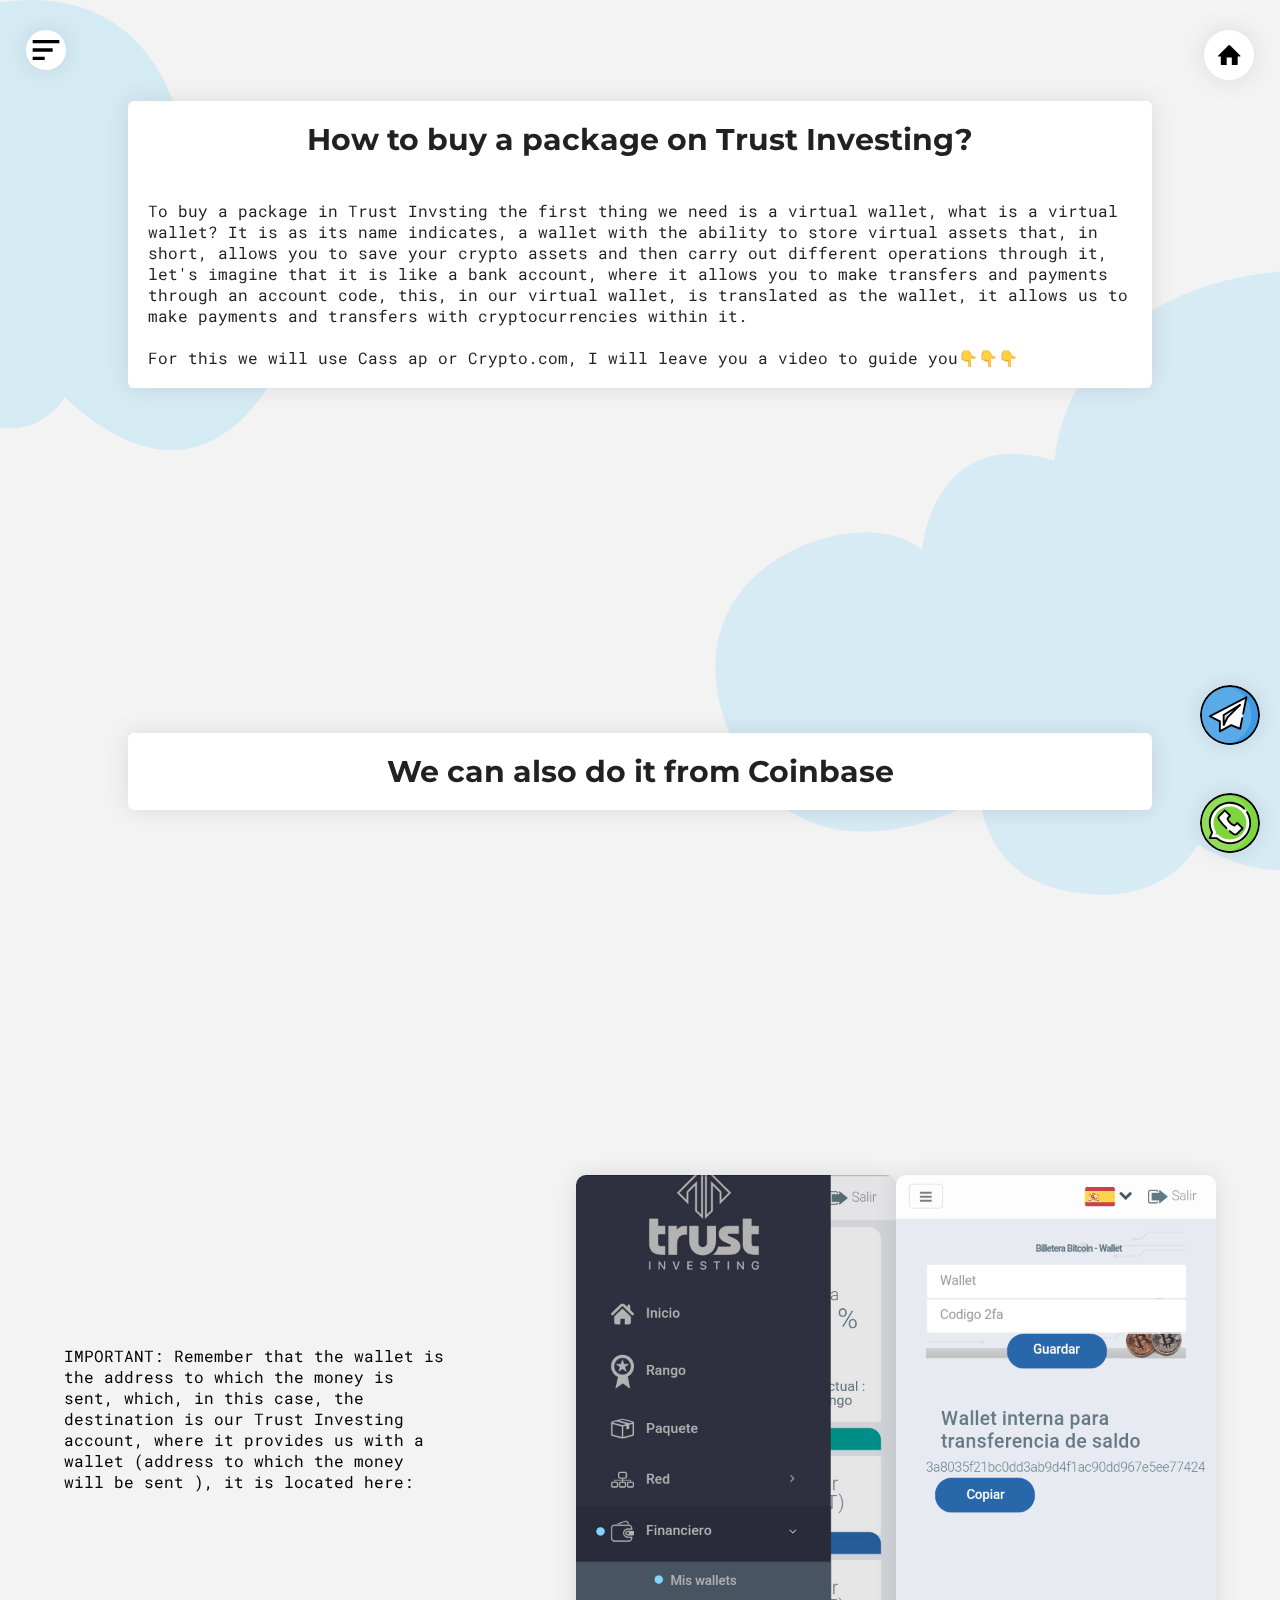
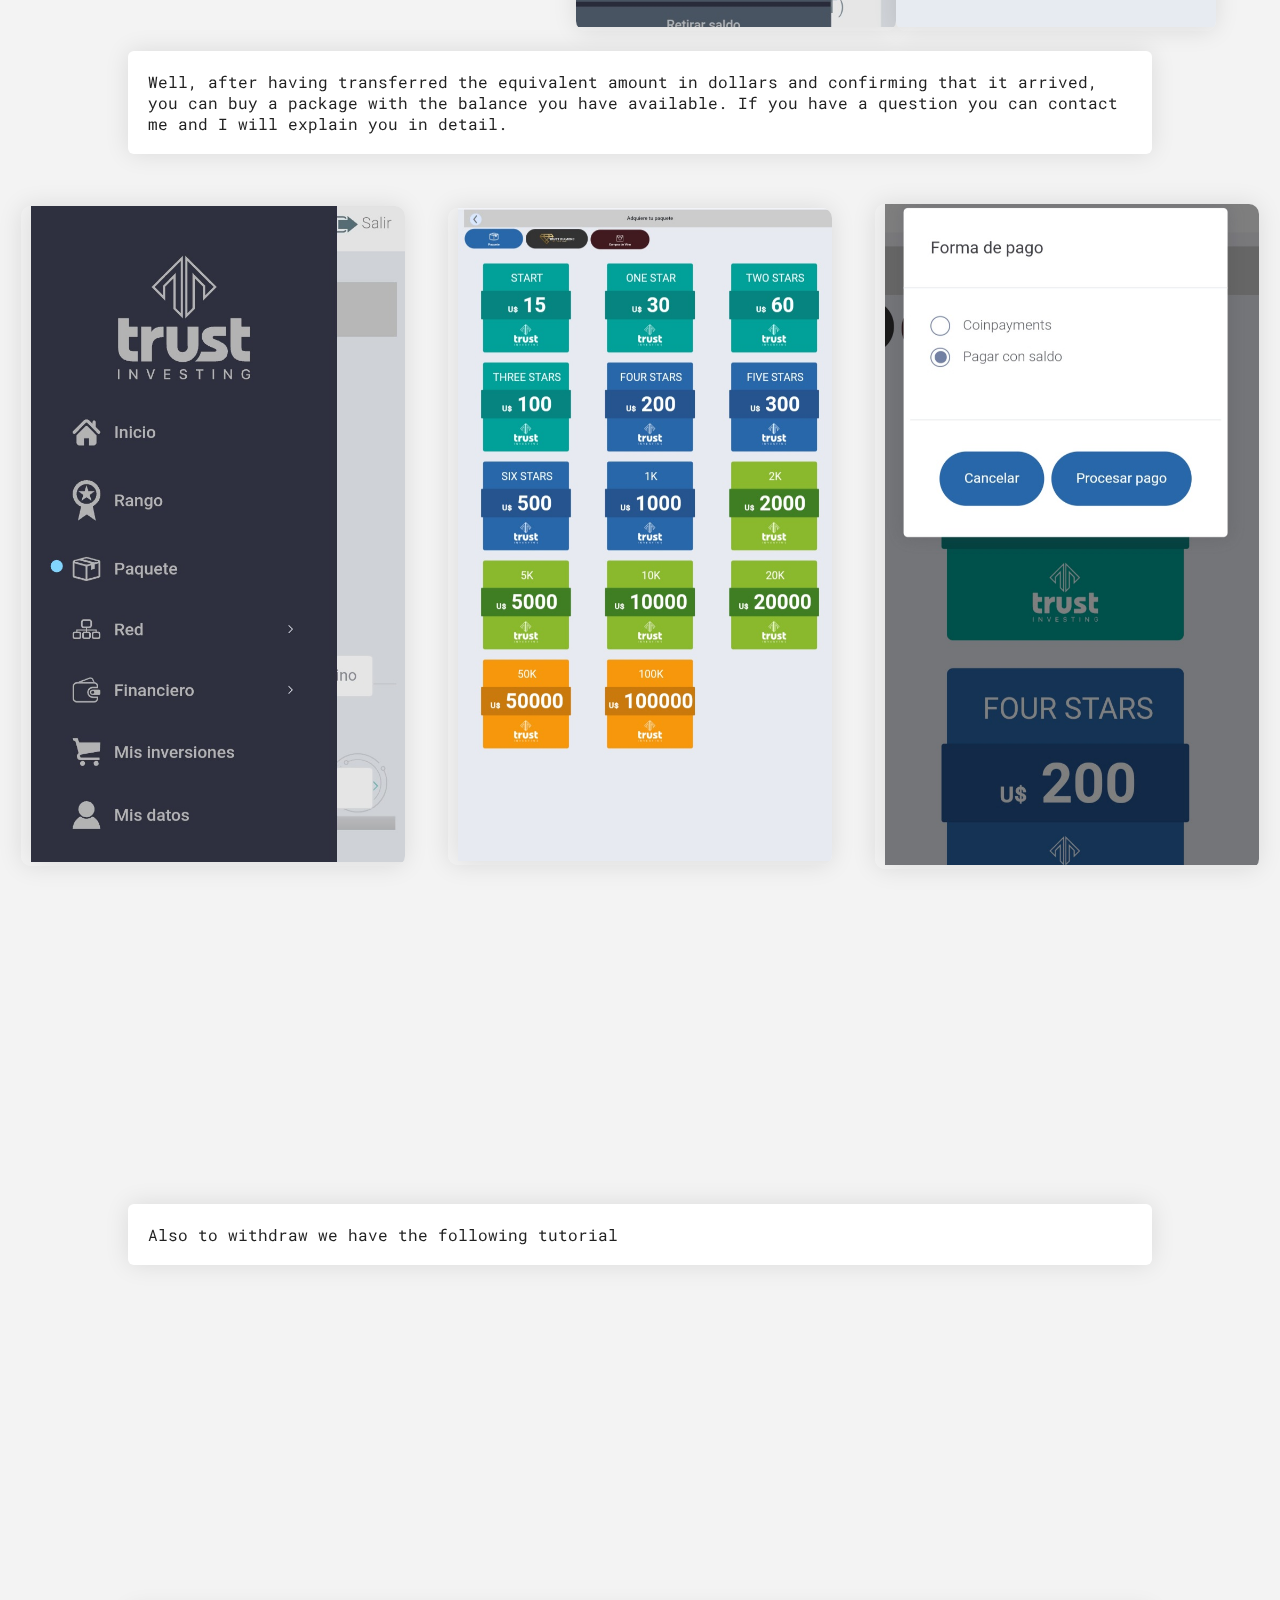
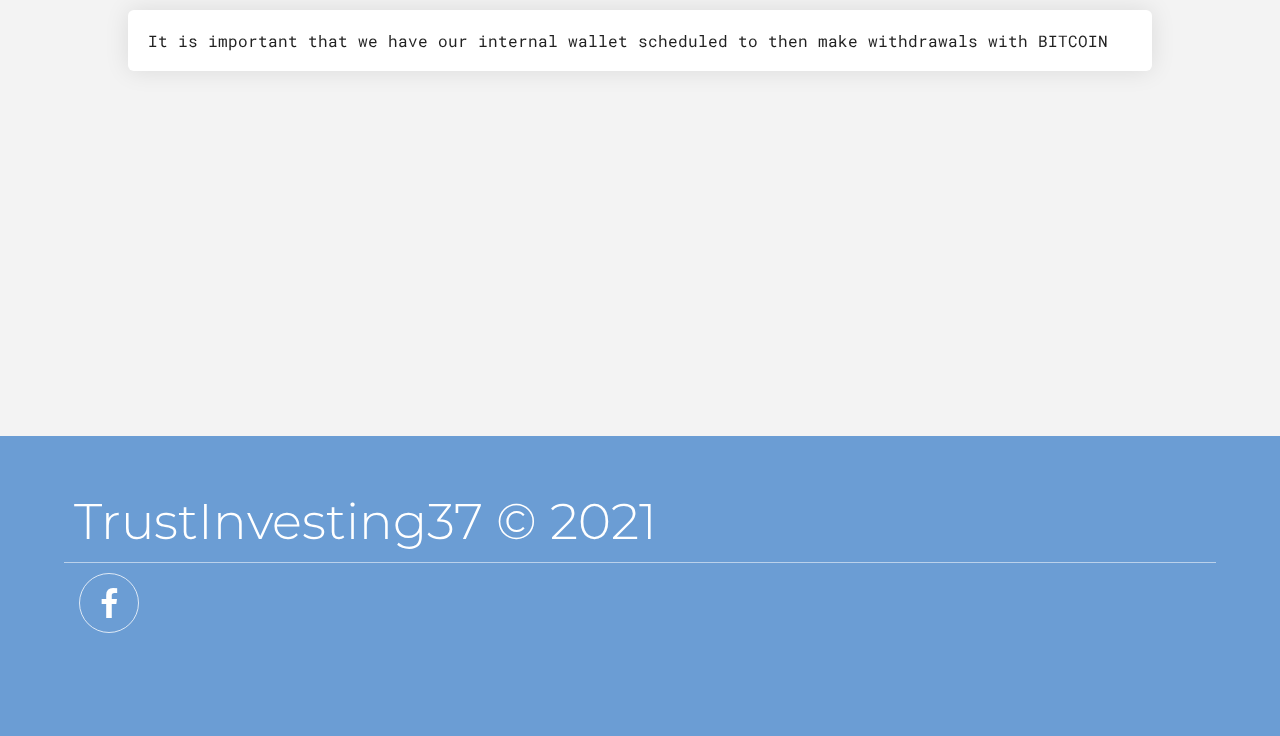
==== Como-comprar-un-paquete/index.html @ ddd301e7 "mensaje1" ====
<!DOCTYPE html>
<html lang="en">
<head>
    <meta charset="UTF-8">
    <meta http-equiv="X-UA-Compatible" content="IE=edge">
    <meta name="viewport" content="width=device-width, initial-scale=1.0">
    <title>Document</title>
    <link rel="stylesheet" href="style.css">
    <link rel="stylesheet" href="style/fontello.css">
    <link rel="stylesheet" href="style/fontello2.css">
</head>
<body>
    <div class="hamburguer2">
        <a href="../index.html"><i class="icon-home fijo"></i></a>
    </div>
    <div class="contenedor-fondo">
        <img src="Imagenes/1de2.png" alt="" class="imagenbody">
    </div>
    <div class="contenedor-fondo2">
        <img src="Imagenes/2de2.png" alt="" class="imagenbody">
    </div>
    <div class="what">
        <a href="https://api.whatsapp.com/send?phone=26876320921">
            <img src="Imagenes/whatsapp.svg" alt="" class="logo ">
        </a>
    </div>
    <div class="teleg">
        <a href="https://t.me/cryptoinvestorphiwokwakhe">
            <img src="Imagenes/telegram.svg" alt="" class="logo2 ">
        </a>
    </div>
    <nav class="menu-navegacion">
        <div class="contenido-navegacion">
            <a href="../Quien-Soy2/index.html" class="especial">Who I am?<i class="icon-user edit"></i></a>
            <a href="../Como-Registrarme-en-TrustInvesting/index.html">How to register in TrustInvesting?<i class="icon-login edit"></i></a>
            <a href="../Plan Pasivo e Interes Compuesto/index.html">Passive Plan and Compound Interest <i class="icon-dollar edit"></i></a>
            <a href="../Plan-De-Compensacion-y-Detalles/index.html">Compensation Plan and Details<i class="icon-money edit"></i></a>
            <a href="../Rango-o-Plan-de-Carreras/index.html">Rank or Career Plan <i class="icon-child edit"></i></a>
            <a href="#">How to buy a package<i class="icon-box edit"></i></a>
            <a href="../Preguntas-Frecuentes/index.html">Frequent questions<i class="icon-help edit"></i></a>
        </div>
    </nav>
    <img src="Imagenes/bx-menu-alt-left.svg" alt="" class="hamburguer">
    <div class="hola"></div>

    <main class="cards-1">
        <div class="card2 card-blog">
            <div class="table">
                <p><strong class="primero">How to buy a package on Trust Investing?</strong></p>
                    <br>
                    <br>
                    <p>To buy a package in Trust Invsting the first thing we need is a virtual wallet, what is a virtual wallet? It is as its name indicates, a wallet with the ability to store virtual assets that, in short, allows you to save your crypto assets and then carry out different operations through it, let's imagine that it is like a bank account, where it allows you to make transfers and payments through an account code, this, in our virtual wallet, is translated as the wallet, it allows us to make payments and transfers with cryptocurrencies within it.</p>
                    <br>
                    <p>For this we will use Cass ap or Crypto.com, I will leave you a video to guide you👇👇👇</p>
            </div>
        </div>
        <br>
        <!--Pasos para el registro-->
        <iframe width="560" height="315" src="https://www.youtube.com/embed/HvRSfT1axWo" title="YouTube video player" frameborder="0" allow="accelerometer; autoplay; clipboard-write; encrypted-media; gyroscope; picture-in-picture" allowfullscreen class="video"></iframe>

        <iframe width="560" height="315" src="https://www.youtube.com/embed/aqmZU2MNlHc" title="YouTube video player" frameborder="0" allow="accelerometer; autoplay; clipboard-write; encrypted-media; gyroscope; picture-in-picture" allowfullscreen class="video"></iframe>
        <br>
        <div class="card2 card-blog">
            <div class="table">
                <p><strong class="primero">We can also do it from Coinbase</strong></p>
            </div>
        </div>
        <br>
        <iframe width="560" height="315" src="https://www.youtube.com/embed/mKDO1qFmTqc" title="YouTube video player" frameborder="0" allow="accelerometer; autoplay; clipboard-write; encrypted-media; gyroscope; picture-in-picture" allowfullscreen class="video"></iframe>
        <br>

        <section class="section-pasos">
            <div class="contenedor2">
                <div class="pasos">
                    <p> IMPORTANT: Remember that the wallet is the address to which the money is sent, which, in this case, the destination is our Trust Investing account, where it provides us with a wallet (address to which the money will be sent ), it is located here: </p>
                </div>
            </div>
            <div class="imagenes-juntas">
                <div class="imagen-registro">
                    <img src="Imagenes/wallet1modificado.jpg" alt="">
                </div>
                <div class="imagen-registro">
                    <img src="Imagenes/wallet2.png" alt="">
                </div>
            </div>
        </section>
        <br>

        <div class="card2 card-blog">
            <div class="table">
                <p> Well, after having transferred the equivalent amount in dollars and confirming that it arrived, you can buy a package with the balance you have available. If you have a question you can contact me and I will explain you in detail. </p>
          </div>
        </div>
        <br>
        <section class="section-pasos">
            <div class="imagenes-juntas2">

                <div class="imagen-registro2">
                    <img src="Imagenes/paqueteseditado.jpg" alt="">
                </div>
                <div class="imagen-registro2">
                    <img src="Imagenes/paquetes2.jpg" alt="">
                </div>
                <div class="imagen-registro2">
                    <img src="Imagenes/paquetes3.jpg" alt="">
                </div>
            </div>
        </section>
        <br>
        <iframe width="560" height="315" src="https://www.youtube.com/embed/JgUQMUQt5V0" title="YouTube video player" frameborder="0" allow="accelerometer; autoplay; clipboard-write; encrypted-media; gyroscope; picture-in-picture" allowfullscreen class="video"></iframe>
        <br>
        <div class="card2 card-blog">
            <div class="table">
                    <p>Also to withdraw we have the following tutorial</p>
            </div>
        </div>
        <br>
        <iframe width="560" height="315" src="https://www.youtube.com/embed/yCNjrm3_hGQ" title="YouTube video player" frameborder="0" allow="accelerometer; autoplay; clipboard-write; encrypted-media; gyroscope; picture-in-picture" allowfullscreen class="video"></iframe>
        <br>
        <div class="card2 card-blog">
            <div class="table">
                    <p>It is important that we have our internal wallet scheduled to then make withdrawals with BITCOIN</p>
            </div>
        </div>
        <br>
        <iframe width="560" height="315" src="https://www.youtube.com/embed/VhZ3_-mSXSg" title="YouTube video player" frameborder="0" allow="accelerometer; autoplay; clipboard-write; encrypted-media; gyroscope; picture-in-picture" allowfullscreen class="video"></iframe>

    </main>
    <footer>
        <div class="contenedor">
            <p class="copy">TrustInvesting37 &copy; 2021</p>
            <div class="sociales">
                <a class="icon-facebook" href="https://www.facebook.com/okwakhe.magagula"></a>
            </div>
        </div>
    </footer>
    <script src="codigo.js"></script>
</body>
</html>
---- Como-comprar-un-paquete/style.css ----
@import url('https://fonts.googleapis.com/css2?family=Montserrat:wght@100&family=Roboto+Mono:wght@300&display=swap');
:root{
    --primario:#6B9DD4;
    --secundario:#D46BD2;
    --terciario:#D4A26B;
    --cuaternario:#6BD46E;
    --titulos:'Montserrat';
    --cuerpo:'Roboto Mono';
}
*{
    box-sizing: border-box;
    margin: 0;
    padding: 0;
}
body {
    font-family: var(--cuerpo);
    width: 100%;
    font-size: 16px;
    background: rgb(243, 243, 243);

}
.hola{
    width: 100%;
    height: 1px;
}
.contenedor-fondo{
    height: 50%;
    position: fixed;
    left: 0;
    background-size: cover;
    overflow: hidden;
    z-index: -10;
}
.imagenbody{

    height: 100%;

}
.contenedor-fondo2{
    height: 70%;position: fixed;
    right: 0;
    top: 30%;
    background-size: cover;
    overflow: hidden;
    z-index: -10;
}
.what{
    width: 60px;
    height: 60px;
    border-radius: 50%;
    position: fixed;
    bottom: 3vh;
    right: 0;
    margin: 20px;
    background-size: cover;
    box-shadow: 0px 0px 25px rgba(0, 0, 0, 0.1);
    z-index: 10;
}
.logo{
    width: 100%;
    height: 100%;
    border-radius: 50%;

}
.teleg{
    width: 60px;
    height: 60px;
    border-radius: 50%;
    position: fixed;
    bottom: 15vh;

    right: 0px;
    margin: 20px;
    background-size: cover;
    box-shadow: 0px 0px 25px rgba(0, 0, 0, 0.1);
    z-index: 10;
}
.logo2{width: 100%;
    height: 100%;
    border-radius: 50%;
}
.hamburguer{
    position: fixed;
    top: 30px;
    left: 2%;
    background: #fff;
    width: 40px;
    height: 40px;
    cursor: pointer;
    border-radius: 50%;
    box-shadow: 0px 0px 25px rgba(0, 0, 0, 0.1);
    z-index: 10;
}
.hamburguer2{
    position: absolute;
    top: 30px;
    right: 2%;
    background: #fff;
    width: 50px;
    height: 50px;
    cursor: pointer;
    border-radius: 50%;
    box-shadow: 0px 0px 25px rgba(0, 0, 0, 0.1);
    z-index: 10;
    text-align: center;
    align-items: center;
}
.fijo{
    display: inline-block;
    margin: auto;
    width: 100%;
    height: 100%;
    font-size: 25px;
    line-height: 50px;
    color: black;
}

.menu-navegacion{
    position: fixed;
    bottom: 0;
    left: 0;
    width: 40vw;
    height: 100%;
    background: rgba(0, 0, 0, 0.829);
    display: flex;
    flex-direction: column;
    justify-content: center;
    align-items: center;
    transition: transform .3s ease-in-out;
    transform: translate(-110%);
    box-shadow: 0 0 6px rgba(0,0,0,.5);
    z-index: 10;

}
.edit{
    font-size: 40px;
    position: absolute;
    left: 14%;
}

.spread{
    transform: translate(0);
}
.contenido-navegacion{

  position: relative;
}
.menu-navegacion a{
    color:#fff;
    text-decoration: none;
    margin: 5px 0px 5px 30%;
    display: flex;
    align-items: center;
    margin-top: 10px;
    width: 60%;
    height: 50px;
    border-bottom: 1px solid rgba(255, 255, 255, 0.5) ;
}

.contenedor {
    width: 90%;
    max-width: 1000px;
    margin: auto;
    overflow: hidden;
    margin-bottom: 20px;

}



/*Textos*/
.cards-1{
    width: 100%;
    display: flex;
    margin: auto;
    margin-top: 100px;
    flex-wrap: wrap;
    align-items: center;

}
.card2 {
    display: inline-block;
    position: relative;
    width: 80%;
    margin: auto;
    padding: 20px;
    margin-bottom: 30px;
    border-radius: 6px;
    color: rgba(0, 0, 0, 0.87);
    background: #fff;
    box-shadow: 0px 0px 25px rgba(0, 0, 0, 0.1);
}
.table {
    margin-bottom: 0px;
}
.primero{
    display: block;
    text-align: center;
    font-size: 30px;
    font-weight: bold;
    font-family: var(--titulos);
}

/*Pasos*/
.section-pasos{
    display: flex;
    justify-content: space-evenly;
    justify-items: center;
    align-items: center;
    flex-wrap: wrap;
    width: 100%;
    margin: auto;
}
.section-pasos .contenedor{
    margin: auto;
}
.pasos{
    margin-top: 30px ;
}
.pasos .subtitulo{
    font-size: 25px;
    font-weight: 300;
    margin-bottom: 32px;
    font-family: var(--cuerpo);
}
.subtitulo span{
    background: var(--cuaternario);
    color: rgb(255, 255, 255);
    border-radius: 50%;
    display: inline-block;
    text-align: center;
    width: 39px;
    height: 39px;
    padding: auto 5px;
    margin: 0 10px 0 5px;
}
.cards-1 .contenedor{
    width: 50%;
}

.contenedor2{
    width: 30%;
    margin: auto;
}
.imagen-registro{
    width: 50%;
    display: block;

    z-index: 0;

    overflow: hidden;
    background-size:cover ;
    margin: 20px auto;
    border-radius: 10px;

    box-shadow: 0px 0px 25px rgba(0, 0, 0, 0.1);



}
.imagen-registro img{
    width: 100%;
    box-shadow: 0px 0px 25px rgba(0, 0, 0, 0.1);
    margin: auto;



}
.imagenes-juntas{
    display: flex;
    flex-wrap: wrap;
    align-items: center;
    margin: auto;
    width: 50%;
}
.imagen-registro2{
    width: 30%;
    display: block;

    z-index: 0;
    box-shadow: 0px 0px 25px rgba(0, 0, 0, 0.1);

    overflow: hidden;
    background-size:cover ;
    margin: 20px auto;
    border-radius: 10px;



}
.imagen-registro2 img{
    width: 100%;
    box-shadow: 0px 0px 25px rgba(0, 0, 0, 0.1);
    margin-left: 10px;

}
.imagenes-juntas2{
    display: flex;
    flex-wrap: wrap;
    align-items: center;
    margin: auto;
    width: 100%;
}

.video{
    display: block;
    margin: auto;
}



/* Footer */
footer{
    background: var(--primario);
    font-family: var(--titulos);
    width: 100%;
    padding: 0.1px;
    margin-top: 20px ;
    height: 300px;
    padding-top: 5vh;

}
footer .contenedor{
    max-width: none;
    width: 100%;

    display: flex;
    flex-wrap: wrap;
    padding-bottom: 25px;
}
.copy{
     font-size: 50px;
     font-weight: 300;
     padding: 10px;
     border-bottom: 1px solid rgba(255, 255, 255, 0.534);
     width: 90%;
     margin: auto;

     color: #fff;

 }
 .sociales{
     width: 95%;
     text-align: initial;
     font-size: 32px;
     margin-left: 5% ;
     display: flex;
     margin-top: 10px;


 }
 .sociales a{

     text-decoration: none;
     color: #fff;

     width: 60px;
     height: 60px;
     line-height: 50px;
     text-align: center;
     margin-left: 15px;
     border: 1px solid rgba(255, 255, 255, 0.774);

     border-radius: 50%;
     line-height: 60px;

 }
 .sociales a:hover{
    color: #4383C9;
    background: rgba(255, 255, 255, 0.856);


 }



/*Responsive*/
@media screen and (max-width:900px){
    .menu-navegacion{
        width: 50%;
    }
    .edit{
        font-size: 20px;


    }
    .menu-navegacion a{
        font-size: 14px;
        margin-left: 25%;
        margin-top: 0;

    }
    .contenido-navegacion{
        margin-top: 0px;
    }
    .cards-1 .contenedor{
        width: 80%;
    }
    .contenedor2{
        width: 80%;

    }
    .imagenes-juntas{
        width: 100%;
    }

    .imagen-registro{
        width: 60%;
    }

}
@media screen and (max-width:670px){
    .menu-navegacion{
        width: 70%;
    }
    .imagen-registro2{
        width: 50%;
    }
}

@media screen and (max-width:550px){
    .menu-navegacion{
        width: 100%;
    }
    .what{
        width: 45px;
        height: 45px;
    }
    .teleg{
        bottom: 12vh;
        width: 45px;
        height: 45px;
    }
    .imagen-registro{
        width: 80%;
    }
    .pasos .subtitulo{
        font-size: 20px;

    }
    /*FOOTER*/
    .copy{
        text-align: center;
        font-size: 35px;

    }
}
@media screen and (max-width:365px){
    .contenedor-fondo{
        height: 30%;
    }
    .copy{
        font-size: 25px;
    }
    .cards-1 .contenedor{
        width: 90%;
    }
    .card2{
        width: 90%;
    }
    .imagen-registro{
        width: 100%;
    }
    .imagen-registro2{
        width: 80%;
    }
    .primero{
        font-size: 20px;
    }
}
@media screen and (max-width:260px){
    .menu-navegacion a{
        margin-top: 9px;
        margin-bottom: 1px;
    }
    /*fOOTER*/
    .sociales{
        flex-direction: column;
    }
}

/*Responsive height*/

@media screen and (max-height:550px){
    .teleg{
        bottom: 15vh;
    }
}

@media screen and (max-height:460px){
    /*Menu Navegacion*/
    .menu-navegacion a{
        margin-top: 5px;
        padding-bottom: 5px;
        font-size: 15px;
        height: auto;

    }
    .edit{
        font-size: 20px;
    }
    .teleg{
        bottom: 17vh;
    }
}
@media screen and (max-height:315px){
    .menu-navegacion a{
        font-size: 12px;
    }
    .edit{
        font-size: 12px;
    }
    .teleg{
        bottom: 20vh;
    }
    .video{
        width: 400px;
        height: 246px;
    }

}
@media screen and (max-height:290px){
    .menu-navegacion a{
        font-size: 12px;
        margin-top: 0;
        padding-bottom: 0;
    }
    .edit{
        font-size: 12px;
    }
    .teleg{
        bottom: 25vh;

    }

}
---- Como-comprar-un-paquete/style/fontello.css ----
@font-face {
  font-family: 'fontello';
  src: url('../font/fontello.eot?52888854');
  src: url('../font/fontello.eot?52888854#iefix') format('embedded-opentype'),
       url('../font/fontello.woff2?52888854') format('woff2'),
       url('../font/fontello.woff?52888854') format('woff'),
       url('../font/fontello.ttf?52888854') format('truetype'),
       url('../font/fontello.svg?52888854#fontello') format('svg');
  font-weight: normal;
  font-style: normal;
}
/* Chrome hack: SVG is rendered more smooth in Windozze. 100% magic, uncomment if you need it. */
/* Note, that will break hinting! In other OS-es font will be not as sharp as it could be */
/*
@media screen and (-webkit-min-device-pixel-ratio:0) {
  @font-face {
    font-family: 'fontello';
    src: url('../font/fontello.svg?52888854#fontello') format('svg');
  }
}
*/
 
 [class^="icon-"]:before, [class*=" icon-"]:before {
  font-family: "fontello";
  font-style: normal;
  font-weight: normal;
 
 
  display: inline-block;
  text-decoration: inherit;
  width: 1em;
 
  text-align: center;
  /* opacity: .8; */
 
  /* For safety - reset parent styles, that can break glyph codes*/
  font-variant: normal;
  text-transform: none;
 
  /* fix buttons height, for twitter bootstrap */
  line-height: 1em;
 
  /* Animation center compensation - margins should be symmetric */
  /* remove if not needed */

 
  /* you can be more comfortable with increased icons size */
  /* font-size: 120%; */
 
  /* Font smoothing. That was taken from TWBS */
  -webkit-font-smoothing: antialiased;
  -moz-osx-font-smoothing: grayscale;
 
  /* Uncomment for 3D effect */
  /* text-shadow: 1px 1px 1px rgba(127, 127, 127, 0.3); */
}
 
.icon-twitter:before { content: '\f099'; } /* '' */
.icon-facebook:before { content: '\f09a'; } /* '' */
.icon-youtube-play:before { content: '\f16a'; } /* '' */
.icon-instagram:before { content: '\f16d'; } /* '' */
---- Como-comprar-un-paquete/style/fontello2.css ----
@font-face {
  font-family: 'fontello';
  src: url('../font/font2/fontello.eot?52645752');
  src: url('../font/font2/fontello.eot?52645752#iefix') format('embedded-opentype'),
       url('../font/font2/fontello.woff2?52645752') format('woff2'),
       url('../font/font2/fontello.woff?52645752') format('woff'),
       url('../font/font2/fontello.ttf?52645752') format('truetype'),
       url('../font/font2/fontello.svg?52645752#fontello') format('svg');
  font-weight: normal;
  font-style: normal;
}
/* Chrome hack: SVG is rendered more smooth in Windozze. 100% magic, uncomment if you need it. */
/* Note, that will break hinting! In other OS-es font will be not as sharp as it could be */
/*
@media screen and (-webkit-min-device-pixel-ratio:0) {
  @font-face {
    font-family: 'fontello';
    src: url('../font/fontello.svg?52645752#fontello') format('svg');
  }
}
*/
 
 [class^="icon-"]:before, [class*=" icon-"]:before {
  font-family: "fontello";
  font-style: normal;
  font-weight: normal;
  speak: never;
 
  display: inline-block;
  text-decoration: inherit;
  width: 1em;
  margin-right: .2em;
  text-align: center;
  /* opacity: .8; */
 
  /* For safety - reset parent styles, that can break glyph codes*/
  font-variant: normal;
  text-transform: none;
 
  /* fix buttons height, for twitter bootstrap */
  line-height: 1em;
 
  /* Animation center compensation - margins should be symmetric */
  /* remove if not needed */
  margin-left: .2em;
 
  /* you can be more comfortable with increased icons size */
  /* font-size: 120%; */
 
  /* Font smoothing. That was taken from TWBS */
  -webkit-font-smoothing: antialiased;
  -moz-osx-font-smoothing: grayscale;
 
  /* Uncomment for 3D effect */
  /* text-shadow: 1px 1px 1px rgba(127, 127, 127, 0.3); */
}
 
.icon-user:before { content: '\e800'; } /* '' */
.icon-money:before { content: '\e801'; } /* '' */
.icon-dollar:before { content: '\e802'; } /* '' */
.icon-users:before { content: '\e803'; } /* '' */
.icon-tools:before { content: '\e804'; } /* '' */
.icon-help:before { content: '\e805'; } /* '' */
.icon-box:before { content: '\e806'; } /* '' */
.icon-home:before { content: '\e807'; } /* '' */
.icon-login:before { content: '\f02c'; } /* '' */
.icon-angle-double-down:before { content: '\f103'; } /* '' */
.icon-child:before { content: '\f1ae'; } /* '' */
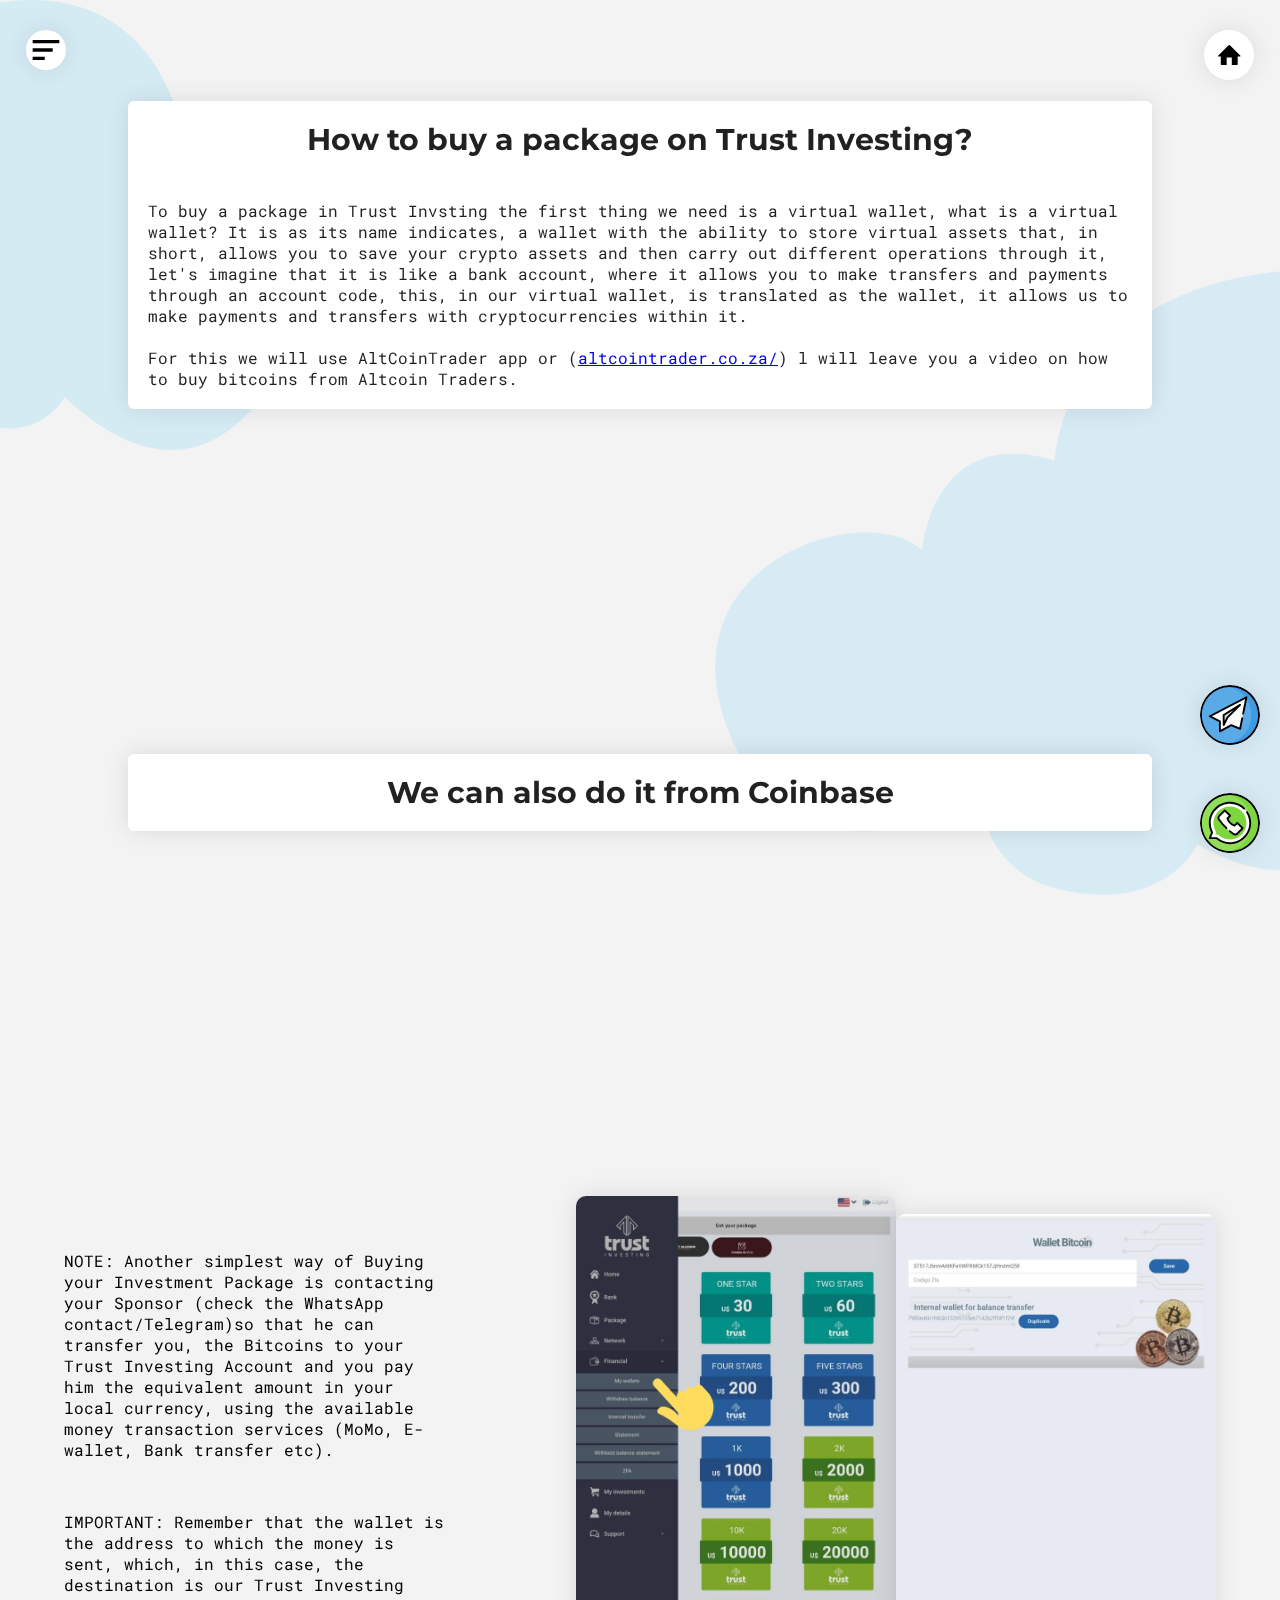
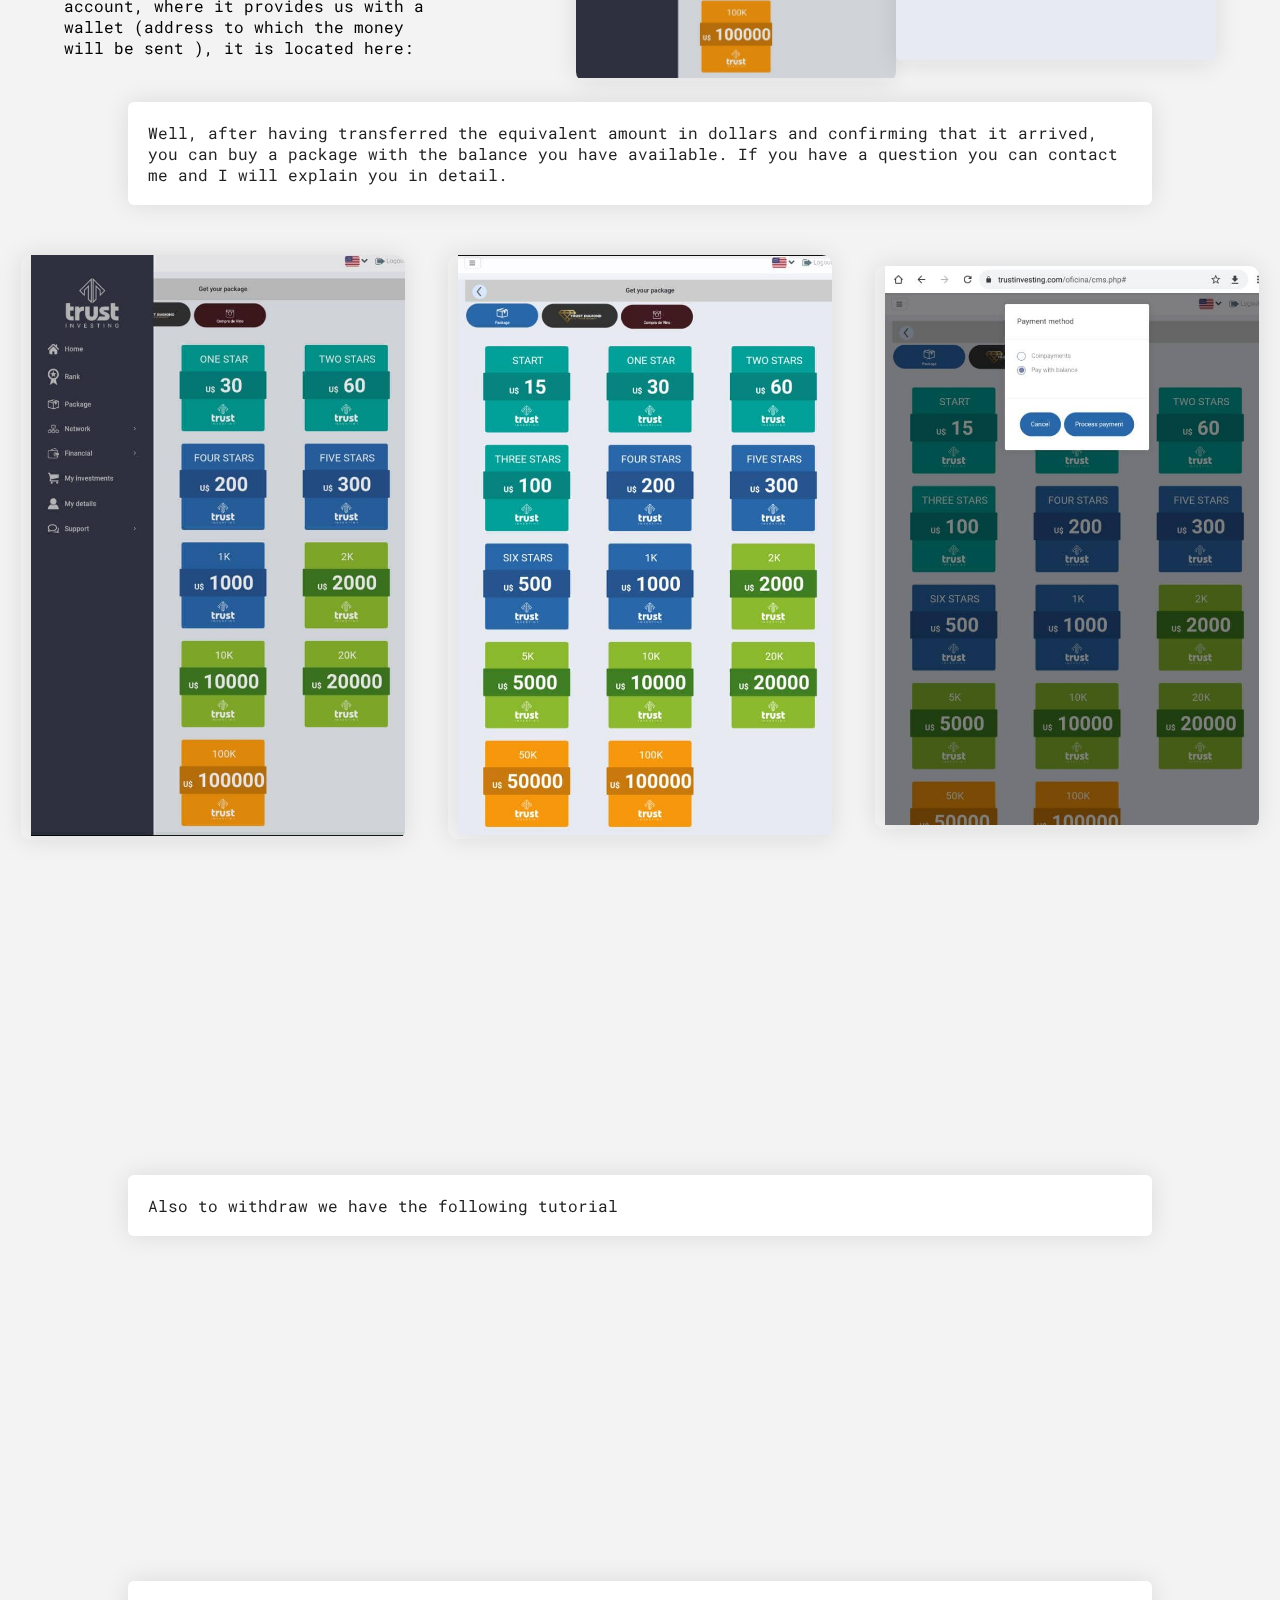
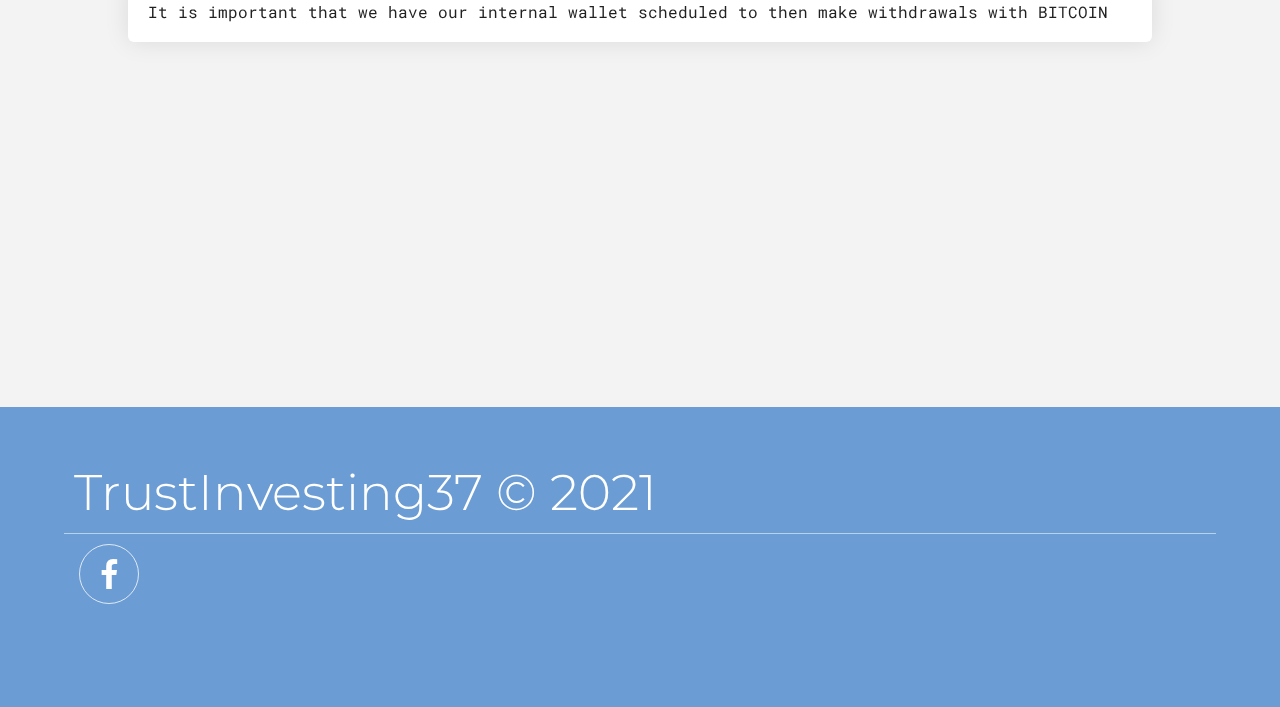
==== commit eb25f77a: "mensaje12" ====
--- a/Como-comprar-un-paquete/index.html
+++ b/Como-comprar-un-paquete/index.html
@@ -31,7 +31,7 @@
     </div>
     <nav class="menu-navegacion">
         <div class="contenido-navegacion">
-            <a href="../Quien-Soy2/index.html" class="especial">Who I am?<i class="icon-user edit"></i></a>
+            <a href="../Quien-Soy2/index.html" class="especial">Who am I?<i class="icon-user edit"></i></a>
             <a href="../Como-Registrarme-en-TrustInvesting/index.html">How to register in TrustInvesting?<i class="icon-login edit"></i></a>
             <a href="../Plan Pasivo e Interes Compuesto/index.html">Passive Plan and Compound Interest <i class="icon-dollar edit"></i></a>
             <a href="../Plan-De-Compensacion-y-Detalles/index.html">Compensation Plan and Details<i class="icon-money edit"></i></a>
@@ -51,12 +51,12 @@
                     <br>
                     <p>To buy a package in Trust Invsting the first thing we need is a virtual wallet, what is a virtual wallet? It is as its name indicates, a wallet with the ability to store virtual assets that, in short, allows you to save your crypto assets and then carry out different operations through it, let's imagine that it is like a bank account, where it allows you to make transfers and payments through an account code, this, in our virtual wallet, is translated as the wallet, it allows us to make payments and transfers with cryptocurrencies within it.</p>
                     <br>
-                    <p>For this we will use Cass ap or Crypto.com, I will leave you a video to guide you👇👇👇</p>
+                    <p>For this we will use AltCoinTrader app or (<a href="http://altcointrader.co.za/">altcointrader.co.za/</a>)  l will leave you a video on how to buy bitcoins from Altcoin Traders. </p>
             </div>
         </div>
         <br>
         <!--Pasos para el registro-->
-        <iframe width="560" height="315" src="https://www.youtube.com/embed/HvRSfT1axWo" title="YouTube video player" frameborder="0" allow="accelerometer; autoplay; clipboard-write; encrypted-media; gyroscope; picture-in-picture" allowfullscreen class="video"></iframe>
+        <iframe width="560" height="315" src="https://www.youtube.com/embed/skp2Toyzn38" title="YouTube video player" frameborder="0" allow="accelerometer; autoplay; clipboard-write; encrypted-media; gyroscope; picture-in-picture" allowfullscreen class="video"></iframe>
 
         <iframe width="560" height="315" src="https://www.youtube.com/embed/aqmZU2MNlHc" title="YouTube video player" frameborder="0" allow="accelerometer; autoplay; clipboard-write; encrypted-media; gyroscope; picture-in-picture" allowfullscreen class="video"></iframe>
         <br>
@@ -71,16 +71,21 @@
 
         <section class="section-pasos">
             <div class="contenedor2">
+              <div class="pasos">
+                  <p> NOTE: Another simplest way of Buying your Investment Package is contacting your Sponsor (check the WhatsApp contact/Telegram)so that he can transfer you, the Bitcoins to your Trust Investing Account and you pay him the equivalent amount in your local currency, using the available money transaction services (MoMo, E-wallet, Bank transfer etc). </p>
+              </div>
+              <br>
+
                 <div class="pasos">
                     <p> IMPORTANT: Remember that the wallet is the address to which the money is sent, which, in this case, the destination is our Trust Investing account, where it provides us with a wallet (address to which the money will be sent ), it is located here: </p>
                 </div>
             </div>
             <div class="imagenes-juntas">
                 <div class="imagen-registro">
-                    <img src="Imagenes/wallet1modificado.jpg" alt="">
+                    <img src="../Imagenes/wallet.jpeg" alt="">
                 </div>
                 <div class="imagen-registro">
-                    <img src="Imagenes/wallet2.png" alt="">
+                    <img src="../Imagenes/wallet2.jpeg" alt="">
                 </div>
             </div>
         </section>
@@ -96,13 +101,13 @@
             <div class="imagenes-juntas2">
 
                 <div class="imagen-registro2">
-                    <img src="Imagenes/paqueteseditado.jpg" alt="">
+                    <img src="../Imagenes/paquetes1.jpeg" alt="">
                 </div>
                 <div class="imagen-registro2">
-                    <img src="Imagenes/paquetes2.jpg" alt="">
+                    <img src="../Imagenes/paquetes2.jpeg" alt="">
                 </div>
                 <div class="imagen-registro2">
-                    <img src="Imagenes/paquetes3.jpg" alt="">
+                    <img src="../Imagenes/paquetes3.jpeg" alt="">
                 </div>
             </div>
         </section>
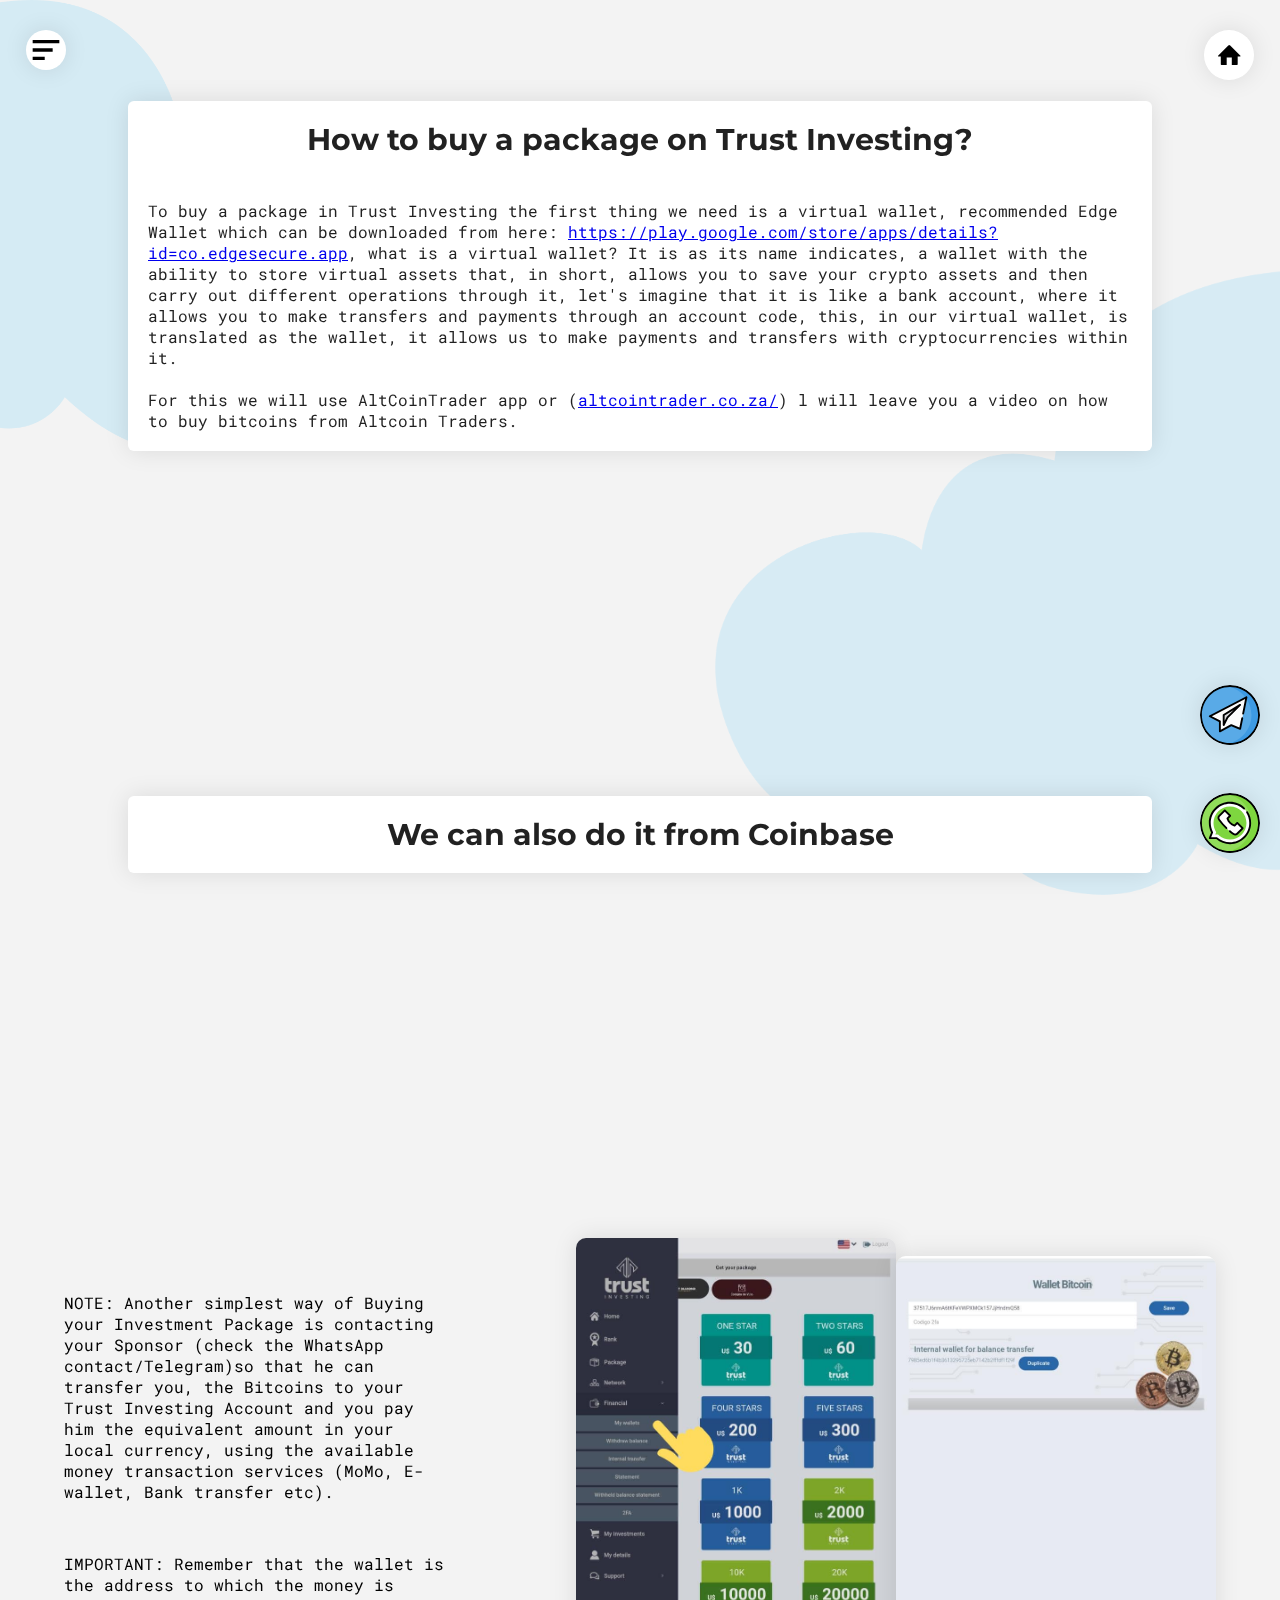
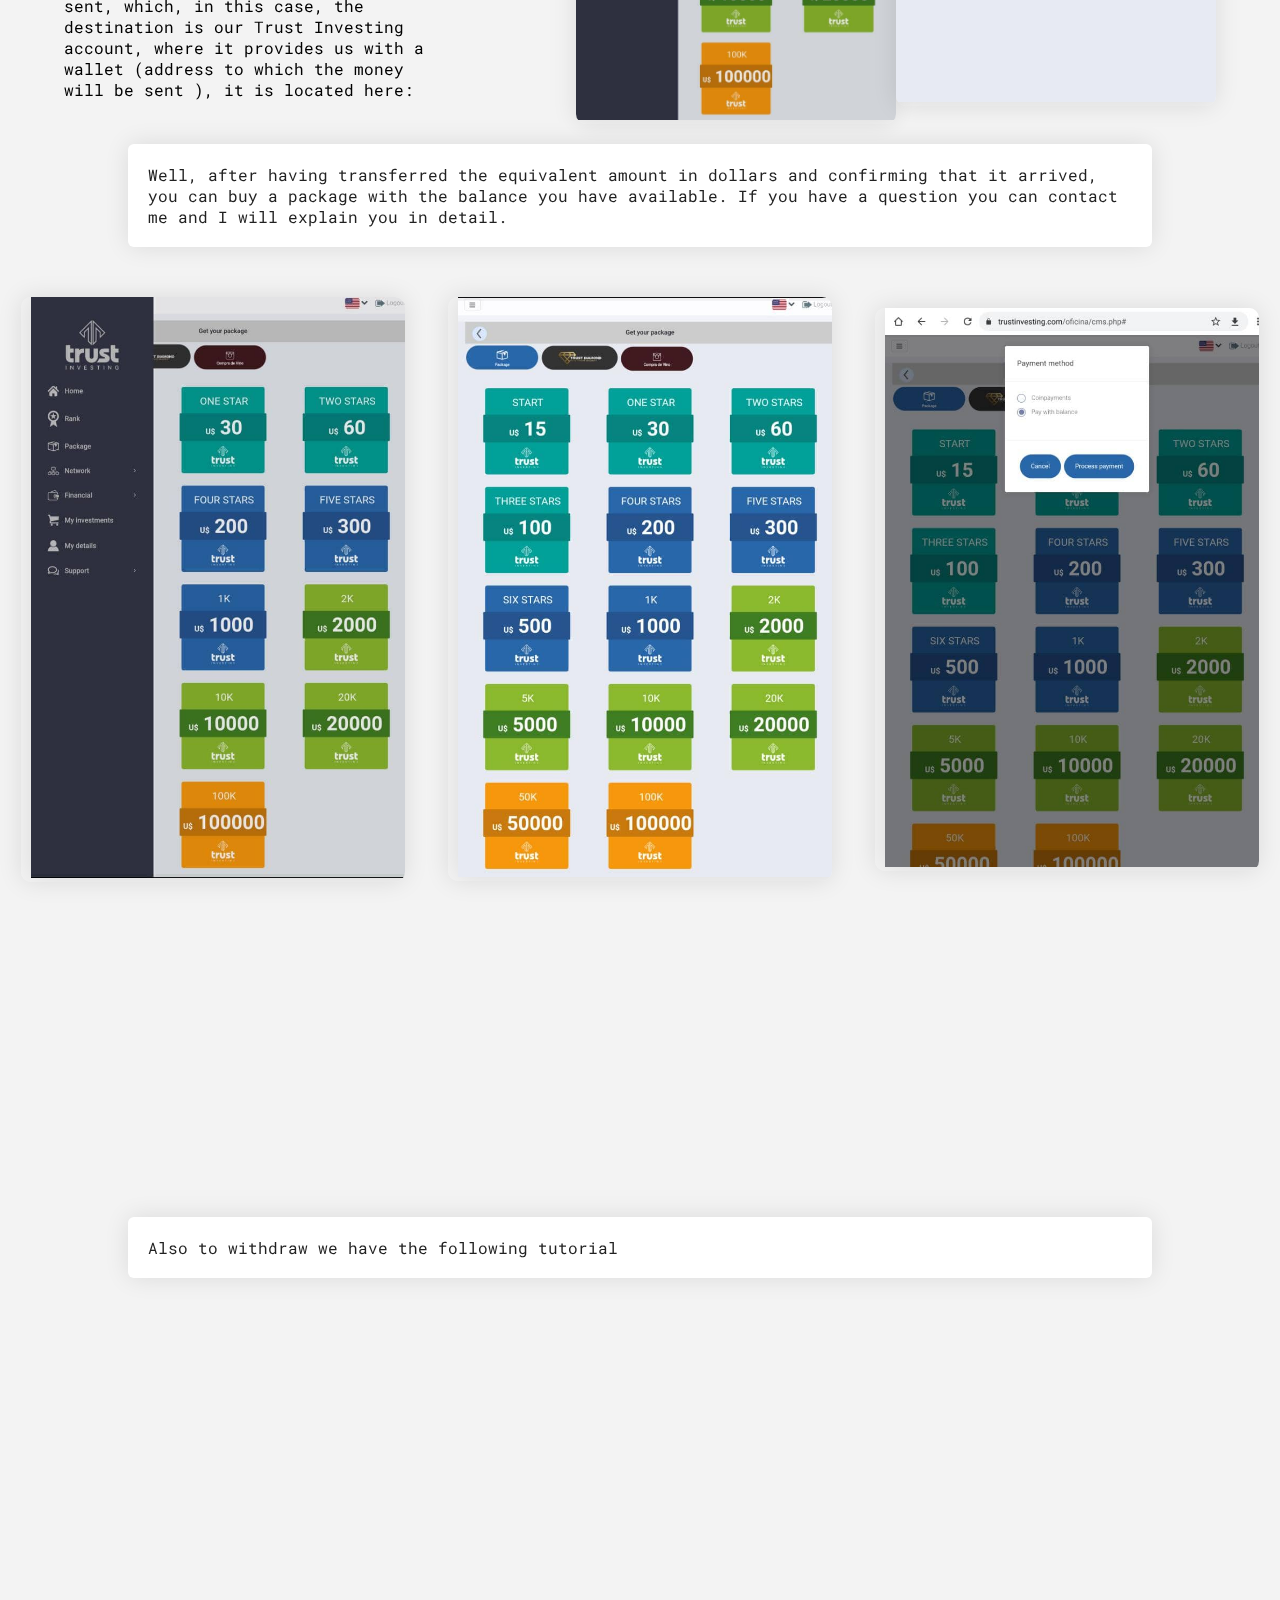
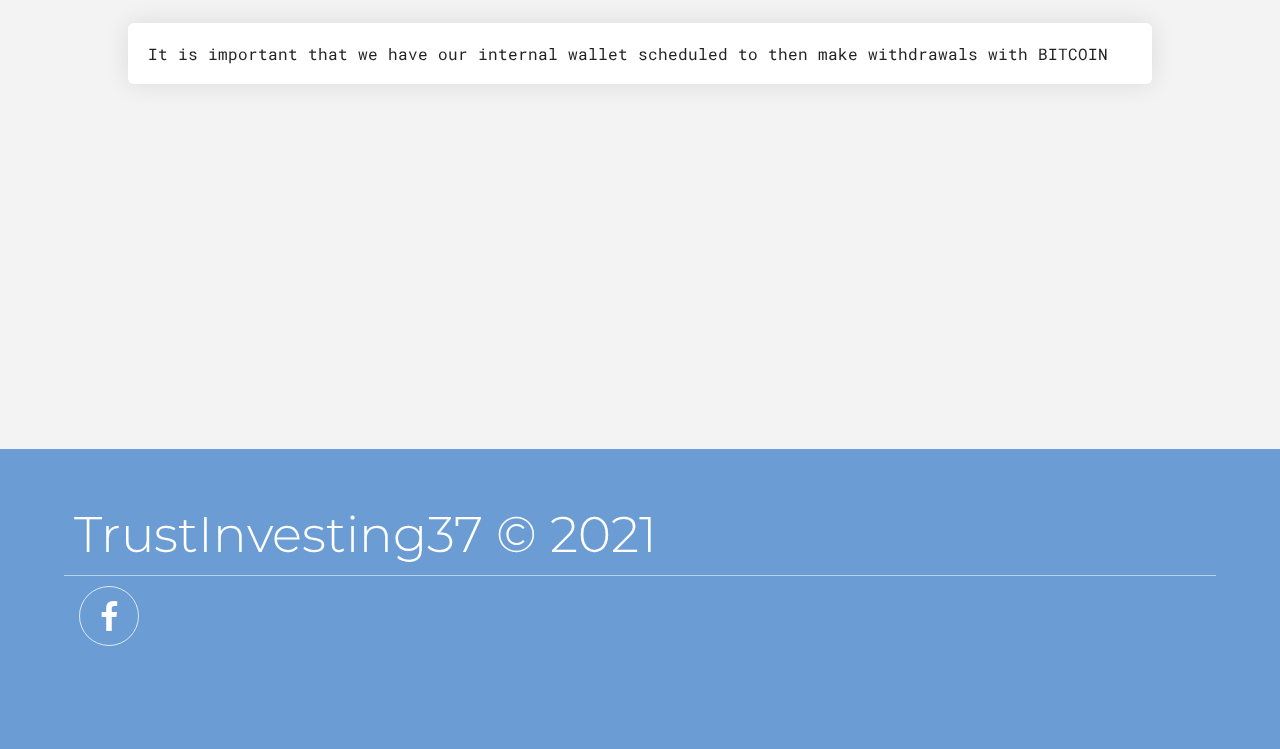
==== commit 665d64e7: "mensaje 23" ====
--- a/Como-comprar-un-paquete/index.html
+++ b/Como-comprar-un-paquete/index.html
@@ -49,7 +49,7 @@
                 <p><strong class="primero">How to buy a package on Trust Investing?</strong></p>
                     <br>
                     <br>
-                    <p>To buy a package in Trust Invsting the first thing we need is a virtual wallet, what is a virtual wallet? It is as its name indicates, a wallet with the ability to store virtual assets that, in short, allows you to save your crypto assets and then carry out different operations through it, let's imagine that it is like a bank account, where it allows you to make transfers and payments through an account code, this, in our virtual wallet, is translated as the wallet, it allows us to make payments and transfers with cryptocurrencies within it.</p>
+                    <p>To buy a package in Trust Investing the first thing we need is a virtual wallet, recommended Edge Wallet which can be downloaded from here: <a href="https://play.google.com/store/apps/details?id=co.edgesecure.app">https://play.google.com/store/apps/details?id=co.edgesecure.app</a>, what is a virtual wallet? It is as its name indicates, a wallet with the ability to store virtual assets that, in short, allows you to save your crypto assets and then carry out different operations through it, let's imagine that it is like a bank account, where it allows you to make transfers and payments through an account code, this, in our virtual wallet, is translated as the wallet, it allows us to make payments and transfers with cryptocurrencies within it.</p>
                     <br>
                     <p>For this we will use AltCoinTrader app or (<a href="http://altcointrader.co.za/">altcointrader.co.za/</a>)  l will leave you a video on how to buy bitcoins from Altcoin Traders. </p>
             </div>
